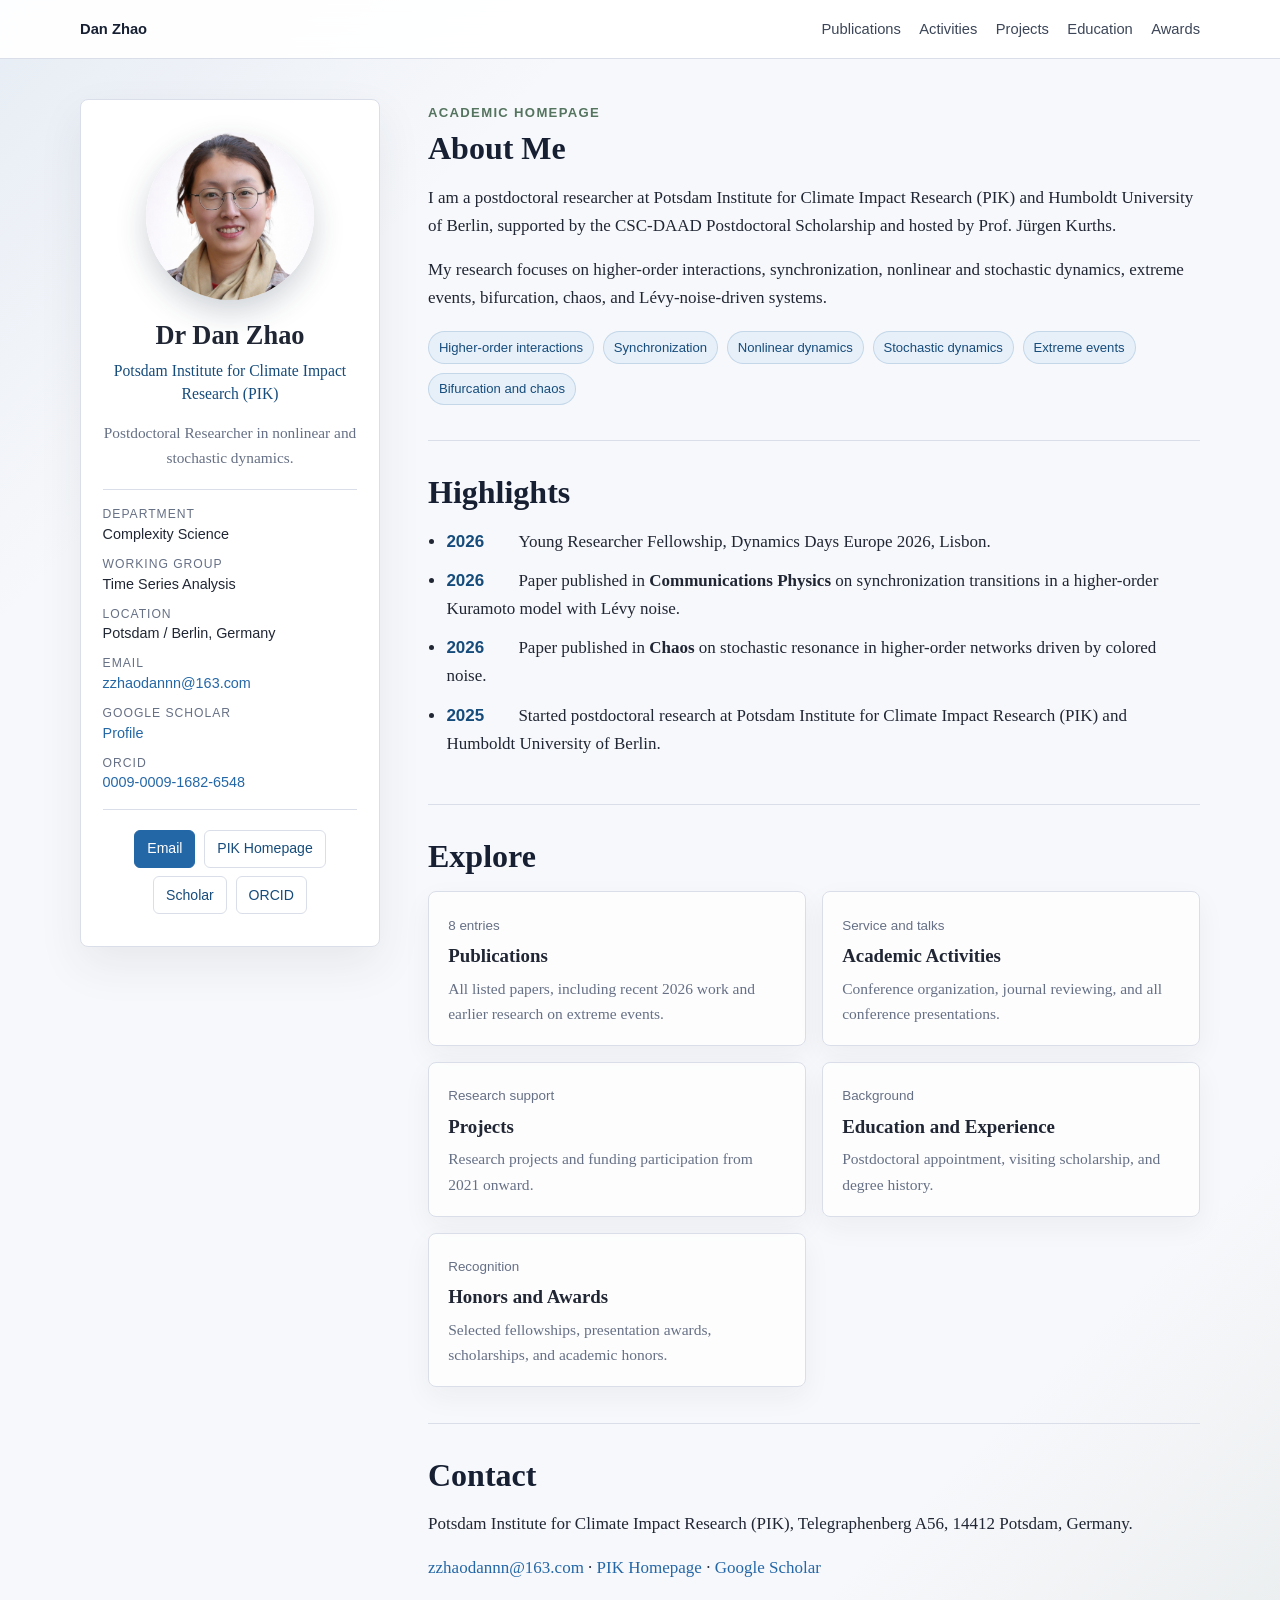
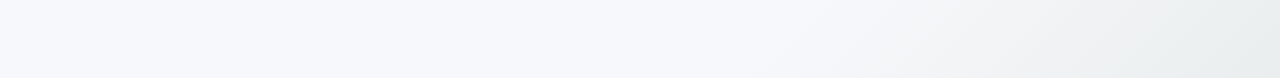
==== index.html @ 467cab99 "Add personal homepage" ====
<!doctype html>
<html lang="en">
  <head>
    <meta charset="utf-8">
    <meta name="viewport" content="width=device-width, initial-scale=1">
    <title>Dan Zhao - Homepage</title>
    <meta name="description" content="Academic homepage of Dr Dan Zhao, Postdoctoral Researcher at Potsdam Institute for Climate Impact Research (PIK).">
    <link rel="stylesheet" href="styles.css">
  </head>
  <body>
    <a class="skip-link" href="#main">Skip to content</a>

    <header class="site-header">
      <nav class="top-nav" aria-label="Primary navigation">
        <a class="brand" href="index.html">Dan Zhao</a>
        <a href="publications.html">Publications</a>
        <a href="activities.html">Activities</a>
        <a href="projects.html">Projects</a>
        <a href="education.html">Education</a>
        <a href="awards.html">Awards</a>
      </nav>
    </header>

    <main id="main" class="layout">
      <aside class="profile-card" aria-label="Profile summary">
        <img class="portrait" src="assets/profile-photo.jpg" alt="Portrait of Dan Zhao">
        <h1>Dr Dan Zhao</h1>
        <p class="affiliation">Potsdam Institute for Climate Impact Research (PIK)</p>
        <p class="role">Postdoctoral Researcher in nonlinear and stochastic dynamics.</p>

        <ul class="profile-list">
          <li><span class="marker">Department</span>Complexity Science</li>
          <li><span class="marker">Working Group</span>Time Series Analysis</li>
          <li><span class="marker">Location</span>Potsdam / Berlin, Germany</li>
          <li><span class="marker">Email</span><a href="mailto:zzhaodannn@163.com">zzhaodannn@163.com</a></li>
          <li><span class="marker">Google Scholar</span><a href="https://scholar.google.com/citations?user=maWzg04AAAAJ&amp;hl=en">Profile</a></li>
          <li><span class="marker">ORCID</span><a href="https://orcid.org/0009-0009-1682-6548">0009-0009-1682-6548</a></li>
        </ul>

        <div class="profile-actions">
          <a class="button primary" href="mailto:zzhaodannn@163.com">Email</a>
          <a class="button" href="https://www.pik-potsdam.de/members/danzhao/homepage">PIK Homepage</a>
          <a class="button" href="https://scholar.google.com/citations?user=maWzg04AAAAJ&amp;hl=en">Scholar</a>
          <a class="button" href="https://orcid.org/0009-0009-1682-6548">ORCID</a>
        </div>
      </aside>

      <article class="content">
        <section class="section hero-section">
          <p class="eyebrow">Academic Homepage</p>
          <h2>About Me</h2>
          <p>
            I am a postdoctoral researcher at Potsdam Institute for Climate Impact Research (PIK)
            and Humboldt University of Berlin, supported by the CSC-DAAD Postdoctoral Scholarship
            and hosted by Prof. Jürgen Kurths.
          </p>
          <p>
            My research focuses on higher-order interactions, synchronization, nonlinear and
            stochastic dynamics, extreme events, bifurcation, chaos, and Lévy-noise-driven systems.
          </p>
          <div class="tag-list" aria-label="Research interests">
            <span>Higher-order interactions</span>
            <span>Synchronization</span>
            <span>Nonlinear dynamics</span>
            <span>Stochastic dynamics</span>
            <span>Extreme events</span>
            <span>Bifurcation and chaos</span>
          </div>
        </section>

        <section class="section">
          <h2>Highlights</h2>
          <ul class="timeline">
            <li><time>2026</time><span>Young Researcher Fellowship, Dynamics Days Europe 2026, Lisbon.</span></li>
            <li><time>2026</time><span>Paper published in <strong>Communications Physics</strong> on synchronization transitions in a higher-order Kuramoto model with Lévy noise.</span></li>
            <li><time>2026</time><span>Paper published in <strong>Chaos</strong> on stochastic resonance in higher-order networks driven by colored noise.</span></li>
            <li><time>2025</time><span>Started postdoctoral research at Potsdam Institute for Climate Impact Research (PIK) and Humboldt University of Berlin.</span></li>
          </ul>
        </section>

        <section class="section">
          <h2>Explore</h2>
          <div class="module-grid">
            <a class="module-card" href="publications.html">
              <span class="module-kicker">8 entries</span>
              <h3>Publications</h3>
              <p>All listed papers, including recent 2026 work and earlier research on extreme events.</p>
            </a>
            <a class="module-card" href="activities.html">
              <span class="module-kicker">Service and talks</span>
              <h3>Academic Activities</h3>
              <p>Conference organization, journal reviewing, and all conference presentations.</p>
            </a>
            <a class="module-card" href="projects.html">
              <span class="module-kicker">Research support</span>
              <h3>Projects</h3>
              <p>Research projects and funding participation from 2021 onward.</p>
            </a>
            <a class="module-card" href="education.html">
              <span class="module-kicker">Background</span>
              <h3>Education and Experience</h3>
              <p>Postdoctoral appointment, visiting scholarship, and degree history.</p>
            </a>
            <a class="module-card" href="awards.html">
              <span class="module-kicker">Recognition</span>
              <h3>Honors and Awards</h3>
              <p>Selected fellowships, presentation awards, scholarships, and academic honors.</p>
            </a>
          </div>
        </section>

        <section class="section contact-section">
          <h2>Contact</h2>
          <p>
            Potsdam Institute for Climate Impact Research (PIK), Telegraphenberg A56,
            14412 Potsdam, Germany.
          </p>
          <p>
            <a href="mailto:zzhaodannn@163.com">zzhaodannn@163.com</a>
            <span aria-hidden="true"> · </span>
            <a href="https://www.pik-potsdam.de/members/danzhao/homepage">PIK Homepage</a>
            <span aria-hidden="true"> · </span>
            <a href="https://scholar.google.com/citations?user=maWzg04AAAAJ&amp;hl=en">Google Scholar</a>
          </p>
        </section>
      </article>
    </main>
  </body>
</html>
---- styles.css ----
:root {
  --bg: #f7f8fb;
  --paper: #ffffff;
  --ink: #202633;
  --muted: #667085;
  --line: #d9dee8;
  --accent: #2467a7;
  --accent-dark: #164c7c;
  --accent-soft: #e7f0f8;
  --green: #55745f;
  --shadow: 0 18px 45px rgba(34, 45, 65, 0.08);
}

* {
  box-sizing: border-box;
}

html {
  scroll-behavior: smooth;
}

body {
  margin: 0;
  color: var(--ink);
  background:
    linear-gradient(135deg, rgba(36, 103, 167, 0.08), transparent 28rem),
    linear-gradient(315deg, rgba(85, 116, 95, 0.08), transparent 24rem),
    var(--bg);
  font-family: Georgia, "Times New Roman", serif;
  font-size: 17px;
  line-height: 1.65;
}

a {
  color: var(--accent);
  text-decoration: none;
}

a:hover,
a:focus-visible {
  color: var(--accent-dark);
  text-decoration: underline;
}

.skip-link {
  position: absolute;
  left: 1rem;
  top: -4rem;
  z-index: 10;
  padding: 0.55rem 0.8rem;
  background: var(--ink);
  color: #fff;
  border-radius: 6px;
}

.skip-link:focus {
  top: 1rem;
}

.site-header {
  position: sticky;
  top: 0;
  z-index: 5;
  background: rgba(255, 255, 255, 0.92);
  border-bottom: 1px solid var(--line);
  backdrop-filter: blur(12px);
}

.top-nav {
  width: min(1120px, calc(100% - 2rem));
  min-height: 58px;
  margin: 0 auto;
  display: flex;
  align-items: center;
  justify-content: center;
  gap: 1.15rem;
  flex-wrap: wrap;
  font-family: Arial, Helvetica, sans-serif;
  font-size: 0.92rem;
}

.top-nav a {
  color: #3c4658;
  white-space: nowrap;
}

.top-nav .brand {
  margin-right: auto;
  color: #172033;
  font-weight: 700;
}

.top-nav a[aria-current="page"] {
  color: var(--accent-dark);
  font-weight: 700;
}

.layout {
  width: min(1120px, calc(100% - 2rem));
  margin: 2.5rem auto 4rem;
  display: grid;
  grid-template-columns: 300px minmax(0, 1fr);
  gap: 3rem;
  align-items: start;
}

.profile-card {
  position: sticky;
  top: 5rem;
  padding: 2rem 1.35rem;
  background: var(--paper);
  border: 1px solid var(--line);
  border-radius: 8px;
  box-shadow: var(--shadow);
  text-align: center;
}

.portrait {
  width: 168px;
  aspect-ratio: 1;
  margin: 0 auto 1.25rem;
  border-radius: 50%;
  display: block;
  object-fit: cover;
  box-shadow: inset 0 0 0 8px rgba(255, 255, 255, 0.65), 0 12px 30px rgba(36, 54, 79, 0.22);
}

.profile-card h1 {
  margin: 0;
  font-size: 1.65rem;
  line-height: 1.2;
}

.affiliation {
  margin: 0.55rem 0 0;
  color: var(--accent-dark);
  font-size: 0.98rem;
  line-height: 1.45;
}

.role {
  margin: 0.85rem 0 1.2rem;
  color: var(--muted);
  font-size: 0.96rem;
}

.profile-list {
  margin: 0;
  padding: 1rem 0;
  list-style: none;
  border-top: 1px solid var(--line);
  border-bottom: 1px solid var(--line);
  text-align: left;
  font-family: Arial, Helvetica, sans-serif;
  font-size: 0.9rem;
  line-height: 1.45;
}

.profile-list li + li {
  margin-top: 0.7rem;
}

.marker {
  display: block;
  color: var(--muted);
  font-size: 0.76rem;
  text-transform: uppercase;
  letter-spacing: 0.08em;
}

.profile-actions {
  display: flex;
  gap: 0.55rem;
  justify-content: center;
  flex-wrap: wrap;
  margin-top: 1.2rem;
}

.button {
  display: inline-flex;
  align-items: center;
  justify-content: center;
  min-height: 36px;
  padding: 0.4rem 0.75rem;
  border: 1px solid var(--line);
  border-radius: 6px;
  background: #fff;
  color: var(--accent-dark);
  font-family: Arial, Helvetica, sans-serif;
  font-size: 0.88rem;
  text-decoration: none;
}

.button.primary {
  background: var(--accent);
  color: #fff;
  border-color: var(--accent);
}

.button:hover,
.button:focus-visible {
  text-decoration: none;
  transform: translateY(-1px);
}

.content {
  min-width: 0;
}

.section {
  padding: 0 0 2.2rem;
  margin-bottom: 2rem;
  border-bottom: 1px solid var(--line);
}

.section:first-child {
  padding-top: 0.2rem;
}

.section:last-child {
  border-bottom: 0;
}

.hero-section {
  padding-top: 0.2rem;
}

.eyebrow {
  margin: 0 0 0.35rem;
  color: var(--green);
  font-family: Arial, Helvetica, sans-serif;
  font-size: 0.82rem;
  font-weight: 700;
  letter-spacing: 0.1em;
  text-transform: uppercase;
}

h2 {
  margin: 0 0 1rem;
  padding-top: 4.5rem;
  margin-top: -4.5rem;
  color: #172033;
  font-size: 2rem;
  line-height: 1.2;
}

.detail-page h1 {
  margin: 0 0 0.9rem;
  color: #172033;
  font-size: 2.35rem;
  line-height: 1.15;
}

.detail-page h2,
.publication h2 {
  padding-top: 0;
  margin-top: 0;
}

h3 {
  margin: 0 0 0.35rem;
  font-size: 1.08rem;
  line-height: 1.35;
}

p {
  margin: 0 0 1rem;
}

.timeline,
.compact-list {
  margin: 0;
  padding-left: 1.15rem;
}

.timeline li,
.compact-list li {
  margin-bottom: 0.7rem;
}

.timeline time {
  display: inline-block;
  min-width: 4.5rem;
  color: var(--accent-dark);
  font-family: Arial, Helvetica, sans-serif;
  font-weight: 700;
}

.publication-list {
  display: grid;
  gap: 1.05rem;
}

.publication-list.numbered {
  counter-reset: pubs;
}

.publication {
  position: relative;
  padding: 1.15rem 1.2rem 1rem 1.45rem;
  background: rgba(255, 255, 255, 0.72);
  border: 1px solid var(--line);
  border-left: 4px solid var(--accent);
  border-radius: 8px;
}

.publication-list.numbered .publication {
  counter-increment: pubs;
  padding: 0.9rem 1rem 0.8rem 2.9rem;
}

.publication-list.numbered .publication::before {
  content: counter(pubs);
  position: absolute;
  left: 0.85rem;
  top: 0.85rem;
  width: 1.32rem;
  height: 1.32rem;
  display: grid;
  place-items: center;
  border-radius: 50%;
  background: var(--accent);
  color: #fff;
  font-family: Arial, Helvetica, sans-serif;
  font-size: 0.78rem;
  font-weight: 700;
}

.publication-link {
  color: var(--ink);
  text-decoration: none;
}

.publication-link:hover,
.publication-link:focus-visible {
  color: var(--ink);
  text-decoration: none;
  transform: translateY(-1px);
  box-shadow: 0 12px 28px rgba(34, 45, 65, 0.08);
}

.publication h2 {
  font-size: 1.04rem;
  line-height: 1.32;
}

.publication p {
  margin-bottom: 0.22rem;
  color: #3f4654;
  font-size: 0.94rem;
  line-height: 1.5;
}

.venue {
  display: inline-flex;
  margin-bottom: 0.38rem;
  padding: 0.14rem 0.45rem;
  border-radius: 5px;
  background: var(--accent-soft);
  color: var(--accent-dark);
  font-family: Arial, Helvetica, sans-serif;
  font-size: 0.7rem;
  font-weight: 700;
  letter-spacing: 0.04em;
  text-transform: uppercase;
}

.activity-grid {
  display: grid;
  grid-template-columns: repeat(3, minmax(0, 1fr));
  gap: 1rem;
}

.activity-grid > div {
  padding: 1rem;
  background: rgba(255, 255, 255, 0.68);
  border: 1px solid var(--line);
  border-radius: 8px;
}

.activity-grid p {
  margin-bottom: 0;
}

.contact-section {
  padding-bottom: 0;
}

.tag-list {
  display: flex;
  flex-wrap: wrap;
  gap: 0.55rem;
  margin-top: 1.2rem;
}

.tag-list span {
  padding: 0.28rem 0.62rem;
  border: 1px solid rgba(36, 103, 167, 0.18);
  border-radius: 999px;
  background: var(--accent-soft);
  color: var(--accent-dark);
  font-family: Arial, Helvetica, sans-serif;
  font-size: 0.82rem;
}

.module-grid {
  display: grid;
  grid-template-columns: repeat(2, minmax(0, 1fr));
  gap: 1rem;
}

.module-card {
  display: block;
  min-height: 150px;
  padding: 1.15rem 1.2rem;
  border: 1px solid var(--line);
  border-radius: 8px;
  background: rgba(255, 255, 255, 0.75);
  color: var(--ink);
  box-shadow: 0 10px 28px rgba(34, 45, 65, 0.05);
}

.module-card:hover,
.module-card:focus-visible {
  color: var(--ink);
  text-decoration: none;
  transform: translateY(-2px);
}

.module-card h3 {
  margin: 0.25rem 0 0.45rem;
  font-size: 1.18rem;
}

.module-card p {
  margin-bottom: 0;
  color: var(--muted);
  font-size: 0.97rem;
}

.module-kicker,
.meta {
  color: var(--muted);
  font-family: Arial, Helvetica, sans-serif;
  font-size: 0.84rem;
}

.detail-page {
  width: min(900px, calc(100% - 2rem));
  margin: 3rem auto 4rem;
}

.lead {
  color: var(--muted);
  font-size: 1.08rem;
}

.entry {
  margin-bottom: 1.6rem;
  padding: 1.15rem 1.2rem;
  border: 1px solid var(--line);
  border-radius: 8px;
  background: rgba(255, 255, 255, 0.72);
}

.entry:last-child {
  margin-bottom: 0;
}

.large-list li {
  margin-bottom: 0.95rem;
}

@media (max-width: 880px) {
  .layout {
    grid-template-columns: 1fr;
    gap: 2rem;
  }

  .profile-card {
    position: static;
  }

  .activity-grid {
    grid-template-columns: 1fr;
  }

  .module-grid {
    grid-template-columns: 1fr;
  }
}

@media (max-width: 560px) {
  body {
    font-size: 16px;
  }

  .layout,
  .top-nav {
    width: min(100% - 1.25rem, 1120px);
  }

  .top-nav {
    justify-content: flex-start;
    overflow-x: auto;
    flex-wrap: nowrap;
    min-height: 52px;
  }

  .layout {
    margin-top: 1.2rem;
  }

  .profile-card {
    padding: 1.45rem 1rem;
  }

  .portrait {
    width: 132px;
  }

  h2 {
    font-size: 1.65rem;
  }

  .timeline time {
    display: block;
    min-width: 0;
  }
}
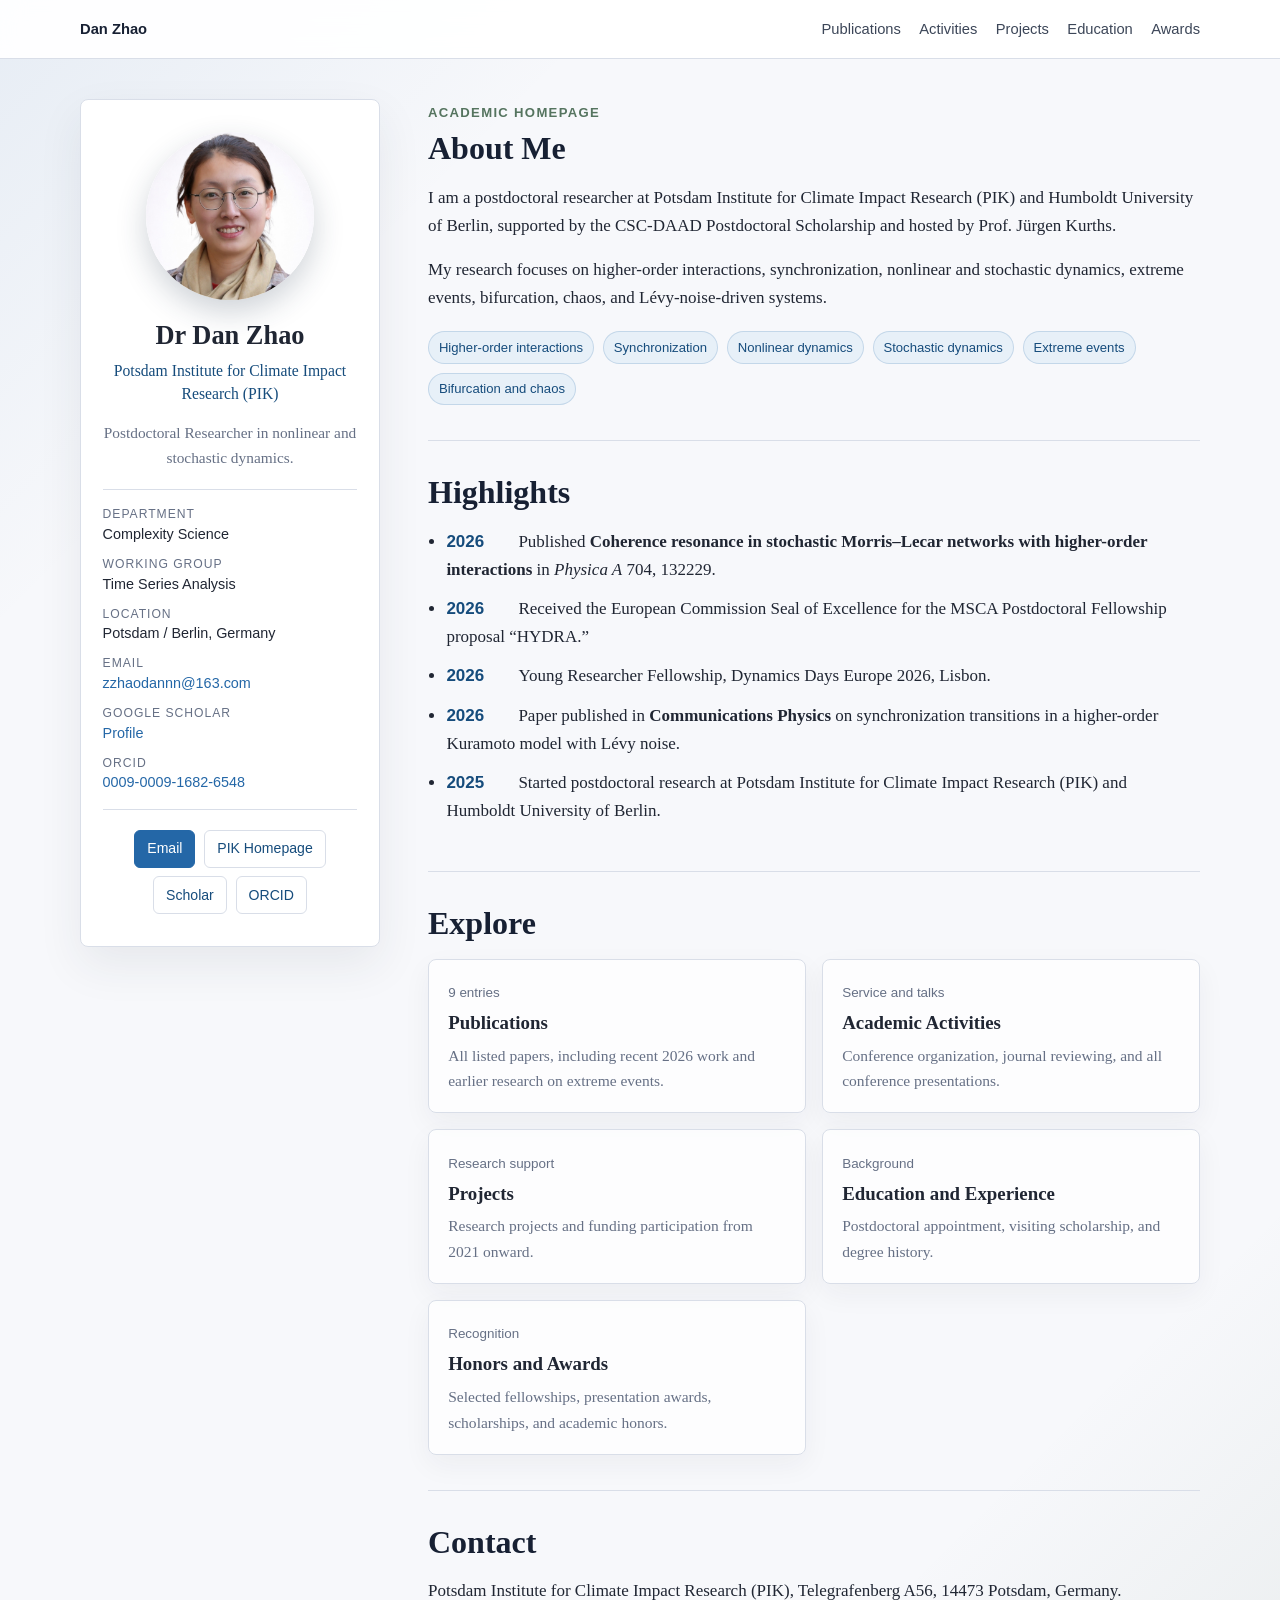
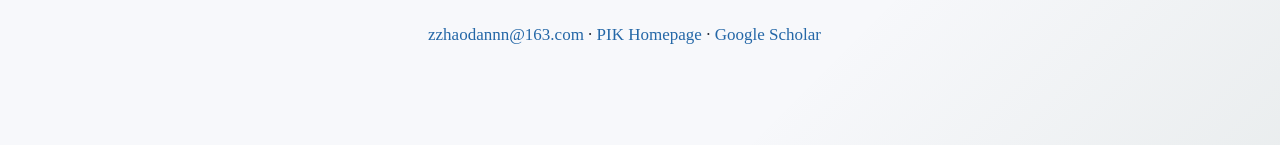
==== commit 60b2cdf2: "Update homepage from latest CV" ====
--- a/index.html
+++ b/index.html
@@ -5,6 +5,14 @@
     <meta name="viewport" content="width=device-width, initial-scale=1">
     <title>Dan Zhao - Homepage</title>
     <meta name="description" content="Academic homepage of Dr Dan Zhao, Postdoctoral Researcher at Potsdam Institute for Climate Impact Research (PIK).">
+    <!-- Google tag (gtag.js) -->
+    <script async src="https://www.googletagmanager.com/gtag/js?id=G-YWG5JBXQRJ"></script>
+    <script>
+      window.dataLayer = window.dataLayer || [];
+      function gtag(){dataLayer.push(arguments);}
+      gtag('js', new Date());
+      gtag('config', 'G-YWG5JBXQRJ');
+    </script>
     <link rel="stylesheet" href="styles.css">
   </head>
   <body>
@@ -71,9 +79,10 @@
         <section class="section">
           <h2>Highlights</h2>
           <ul class="timeline">
+            <li><time>2026</time><span>Published <strong>Coherence resonance in stochastic Morris–Lecar networks with higher-order interactions</strong> in <em>Physica A</em> 704, 132229.</span></li>
+            <li><time>2026</time><span>Received the European Commission Seal of Excellence for the MSCA Postdoctoral Fellowship proposal “HYDRA.”</span></li>
             <li><time>2026</time><span>Young Researcher Fellowship, Dynamics Days Europe 2026, Lisbon.</span></li>
             <li><time>2026</time><span>Paper published in <strong>Communications Physics</strong> on synchronization transitions in a higher-order Kuramoto model with Lévy noise.</span></li>
-            <li><time>2026</time><span>Paper published in <strong>Chaos</strong> on stochastic resonance in higher-order networks driven by colored noise.</span></li>
             <li><time>2025</time><span>Started postdoctoral research at Potsdam Institute for Climate Impact Research (PIK) and Humboldt University of Berlin.</span></li>
           </ul>
         </section>
@@ -82,7 +91,7 @@
           <h2>Explore</h2>
           <div class="module-grid">
             <a class="module-card" href="publications.html">
-              <span class="module-kicker">8 entries</span>
+              <span class="module-kicker">9 entries</span>
               <h3>Publications</h3>
               <p>All listed papers, including recent 2026 work and earlier research on extreme events.</p>
             </a>
@@ -112,8 +121,8 @@
         <section class="section contact-section">
           <h2>Contact</h2>
           <p>
-            Potsdam Institute for Climate Impact Research (PIK), Telegraphenberg A56,
-            14412 Potsdam, Germany.
+            Potsdam Institute for Climate Impact Research (PIK), Telegrafenberg A56,
+            14473 Potsdam, Germany.
           </p>
           <p>
             <a href="mailto:zzhaodannn@163.com">zzhaodannn@163.com</a>
